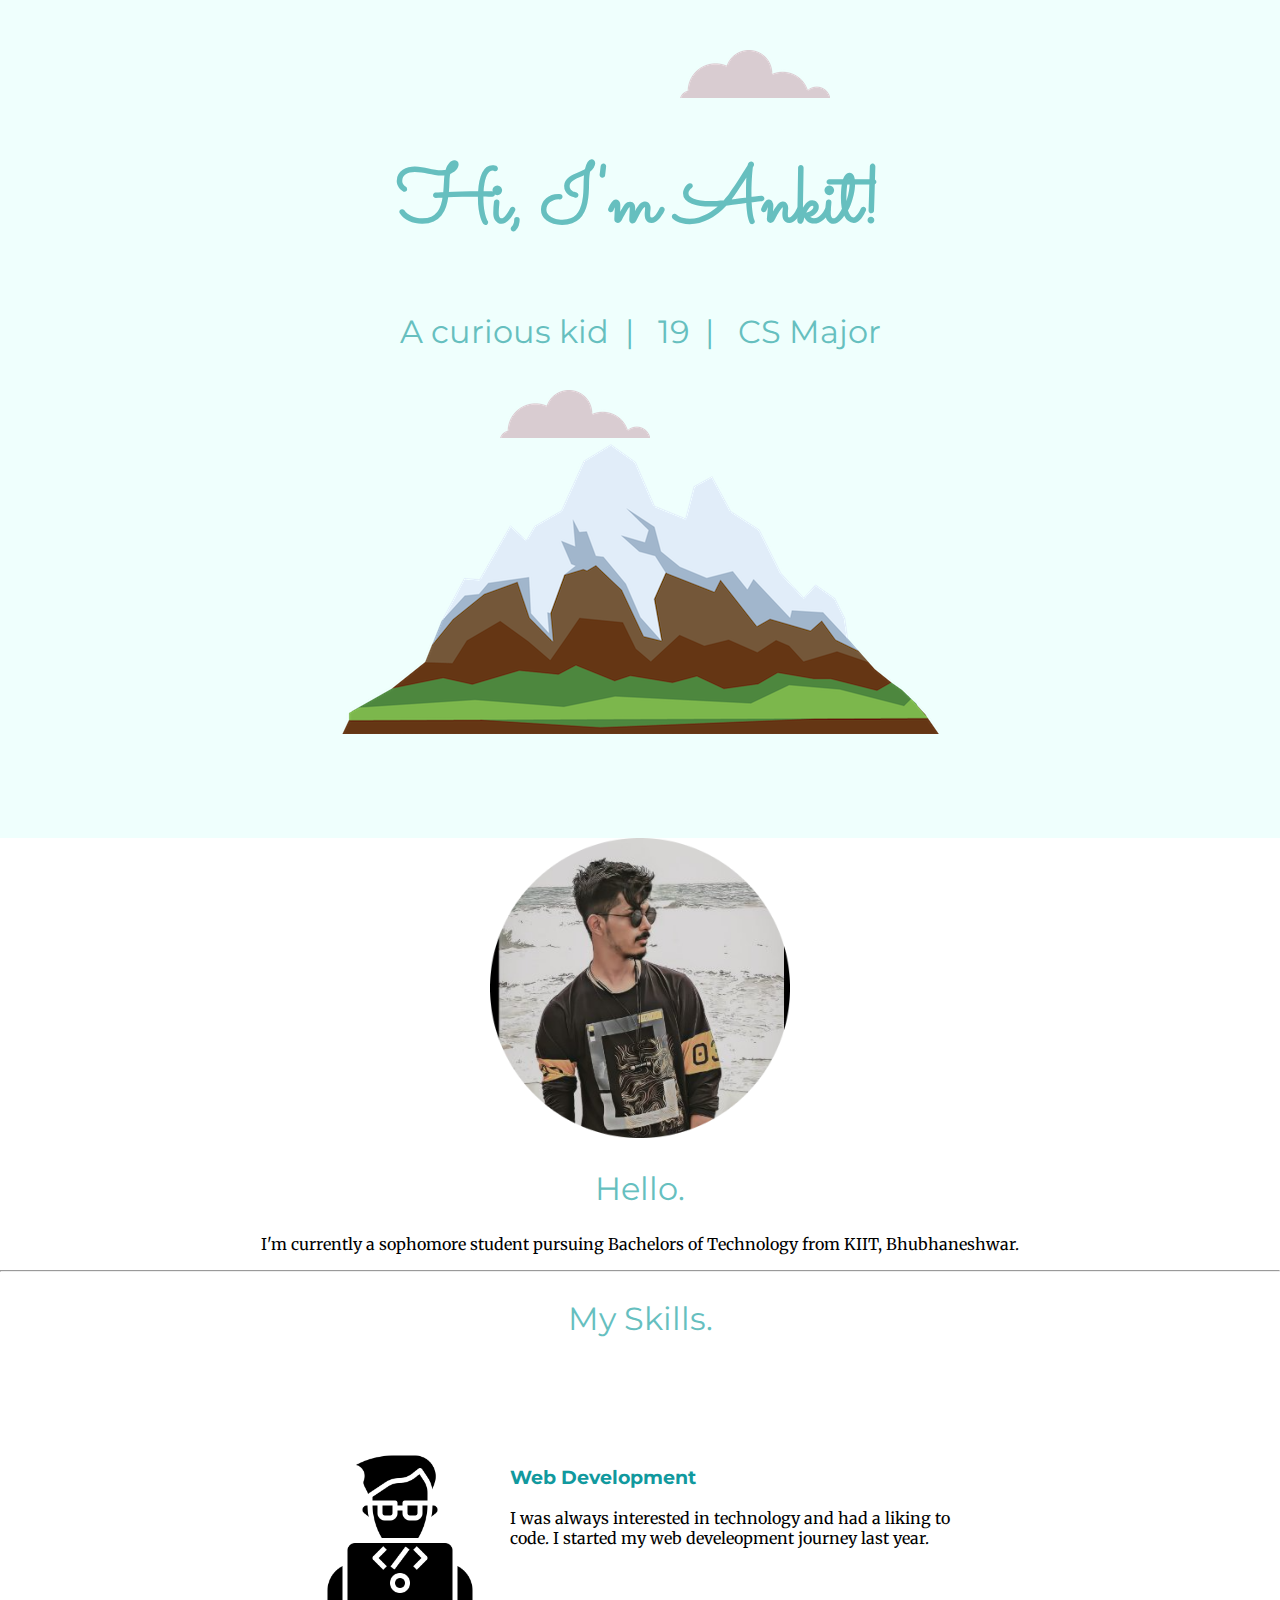
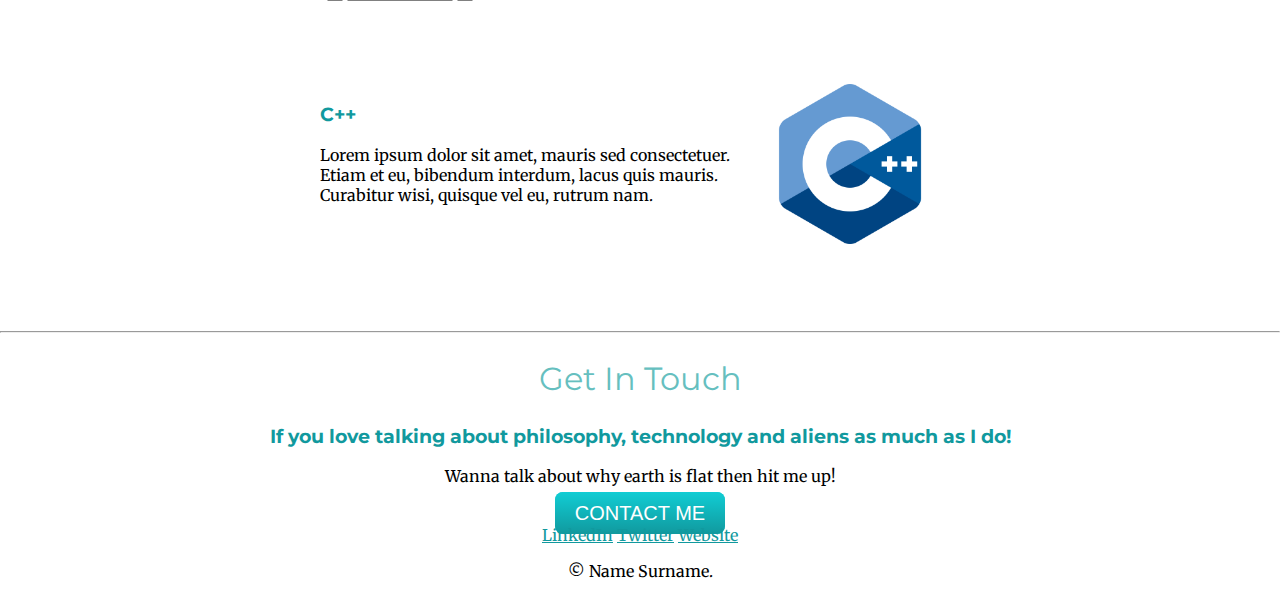
==== index.html @ 894d18f3 "[UPDATE] Styled portfolio site" ====
<!DOCTYPE html>
<html lang="en">
  <head>
    <meta charset="UTF-8" />
    <meta http-equiv="X-UA-Compatible" content="IE=edge" />
    <meta name="viewport" content="width=device-width, initial-scale=1.0" />
    <link rel="preconnect" href="https://fonts.googleapis.com" />
    <link rel="preconnect" href="https://fonts.gstatic.com" crossorigin />
    <link
      href="https://fonts.googleapis.com/css2?family=Baloo+Bhaina+2:wght@500&family=Merriweather&family=Montserrat&family=Sacramento&display=swap"
      rel="stylesheet"
    />
    <link rel="stylesheet" href="css/style.css" />
    <title>Ankit Raj</title>
  </head>
  <body>
    <div class="top-container">
      <img src="images/cloud.png" alt="cloud-image" class="top-cloud" />
      <h1>Hi, I'm Ankit!</h1>
      <h2>A curious kid &nbsp;| &nbsp; 19&nbsp;  | &nbsp; CS Major</h2>
      <img src="images/cloud.png" alt="cloud-image" class="bottom-cloud" />
      <img src="images/mountain.png" alt="mountain-image" class="mountain" />
    </div>

    <div class="middle-container">
      <div class="profile">
        <img src="images/profile.png" alt="profile" height="300px" width="300px" />
        <h2>Hello.</h2>
        <p>
          I'm currently a sophomore student pursuing Bachelors of Technology from KIIT, Bhubhaneshwar.
        </p>
      </div>
      <hr />

      <div class="skills">
        <h2>My Skills.</h2>
        <div class="skill-row">
          <img class="skill-1" src="images/webdev.png" alt="skill-1"  />
          <h3>Web Development</h3>
          <p>
            I was always interested in technology and had a liking to code. I started my web develeopment journey last year.
          </p>
        </div>
        <div class="skill-row">
          <img class="skill-2" src="images/c++.png" alt="skill-2" />
          <h3>C++</h3>
          <p class="sill-2-description">
            Lorem ipsum dolor sit amet, mauris sed consectetuer. Etiam et eu,
            bibendum interdum, lacus quis mauris. Curabitur wisi, quisque vel
            eu, rutrum nam.
          </p>
        </div>
      </div>
      <hr />
      <div class="contact-me">
        <h2>Get In Touch</h2>
        <h3>If you love talking about philosophy, technology and aliens as much as I do!</h3>
        <p>
          Wanna talk about why earth is flat then hit me up!
        </p>
        <a class="btn" href="mailto:name@email.com">CONTACT ME</a>
      </div>
    </div>

    <div class="bottom-container">
      <a class="footer-link" href="https://www.linkedin.com/">LinkedIn</a>
      <a class="footer-link" href="https://twitter.com/">Twitter</a>
      <a class="footer-link" href="https://www.appbrewery.co/">Website</a>
      <p>© Name Surname.</p>
    </div>
  </body>
</html>
---- css/style.css ----
body
{
    font-family:"Merriweather" ,sans-serif;
    text-align:center;
    margin:0;
}

.top-container{
    background-color:#EFFFFD;
    position:relative;
    padding-bottom:100px;
    padding-top: 100px;
}

h1
{
    margin:25px auto 0 auto;
    font-family: "sacramento", cursive;
    font-size:5rem;
    color:  #66BFBF;
    line-height: 2;
}
h2
{
    font-family:"montserrat", sans-serif;
    font-size: 2rem;
    color:  #66BFBF;
    font-weight:normal;
}
h3{
    font-family:"montserrat", sans-serif;
    color: #11999E;
}
a{
    color:#11999E
}


.top-cloud 
{
    position:absolute;
    right:450px;
    top:50px;
}
.bottom-cloud
{
    position:absolute;
    left:500px;
    bottom:400px;
}
.skill-row
{
    width: 50%;
    margin: 100px auto 100px auto;
    text-align:left;
    list-style: 2;
    padding: 10px;
}

.skill-1
{
    width:25%; 
    float:left;
    margin-right: 30px;
}
.skill-2
{

    width:25%; 
    float:right;
    margin-right: 30px;
}
.btn {
    background: #11cdd4;
    background-image: -webkit-linear-gradient(top, #11cdd4, #11999e);
    background-image: -moz-linear-gradient(top, #11cdd4, #11999e);
    background-image: -ms-linear-gradient(top, #11cdd4, #11999e);
    background-image: -o-linear-gradient(top, #11cdd4, #11999e);
    background-image: linear-gradient(to bottom, #11cdd4, #11999e);
    -webkit-border-radius: 8;
    -moz-border-radius: 8;
    border-radius: 8px;
    font-family: Arial;
    color: #ffffff;
    font-size: 20px;
    padding: 10px 20px 10px 20px;
    text-decoration: none;
  }
  
  .btn:hover {
    background: #30e3cb;
    background-image: -webkit-linear-gradient(top, #30e3cb, #2bc4ad);
    background-image: -moz-linear-gradient(top, #30e3cb, #2bc4ad);
    background-image: -ms-linear-gradient(top, #30e3cb, #2bc4ad);
    background-image: -o-linear-gradient(top, #30e3cb, #2bc4ad);
    background-image: linear-gradient(to bottom, #30e3cb, #2bc4ad);
    text-decoration: none;
  }
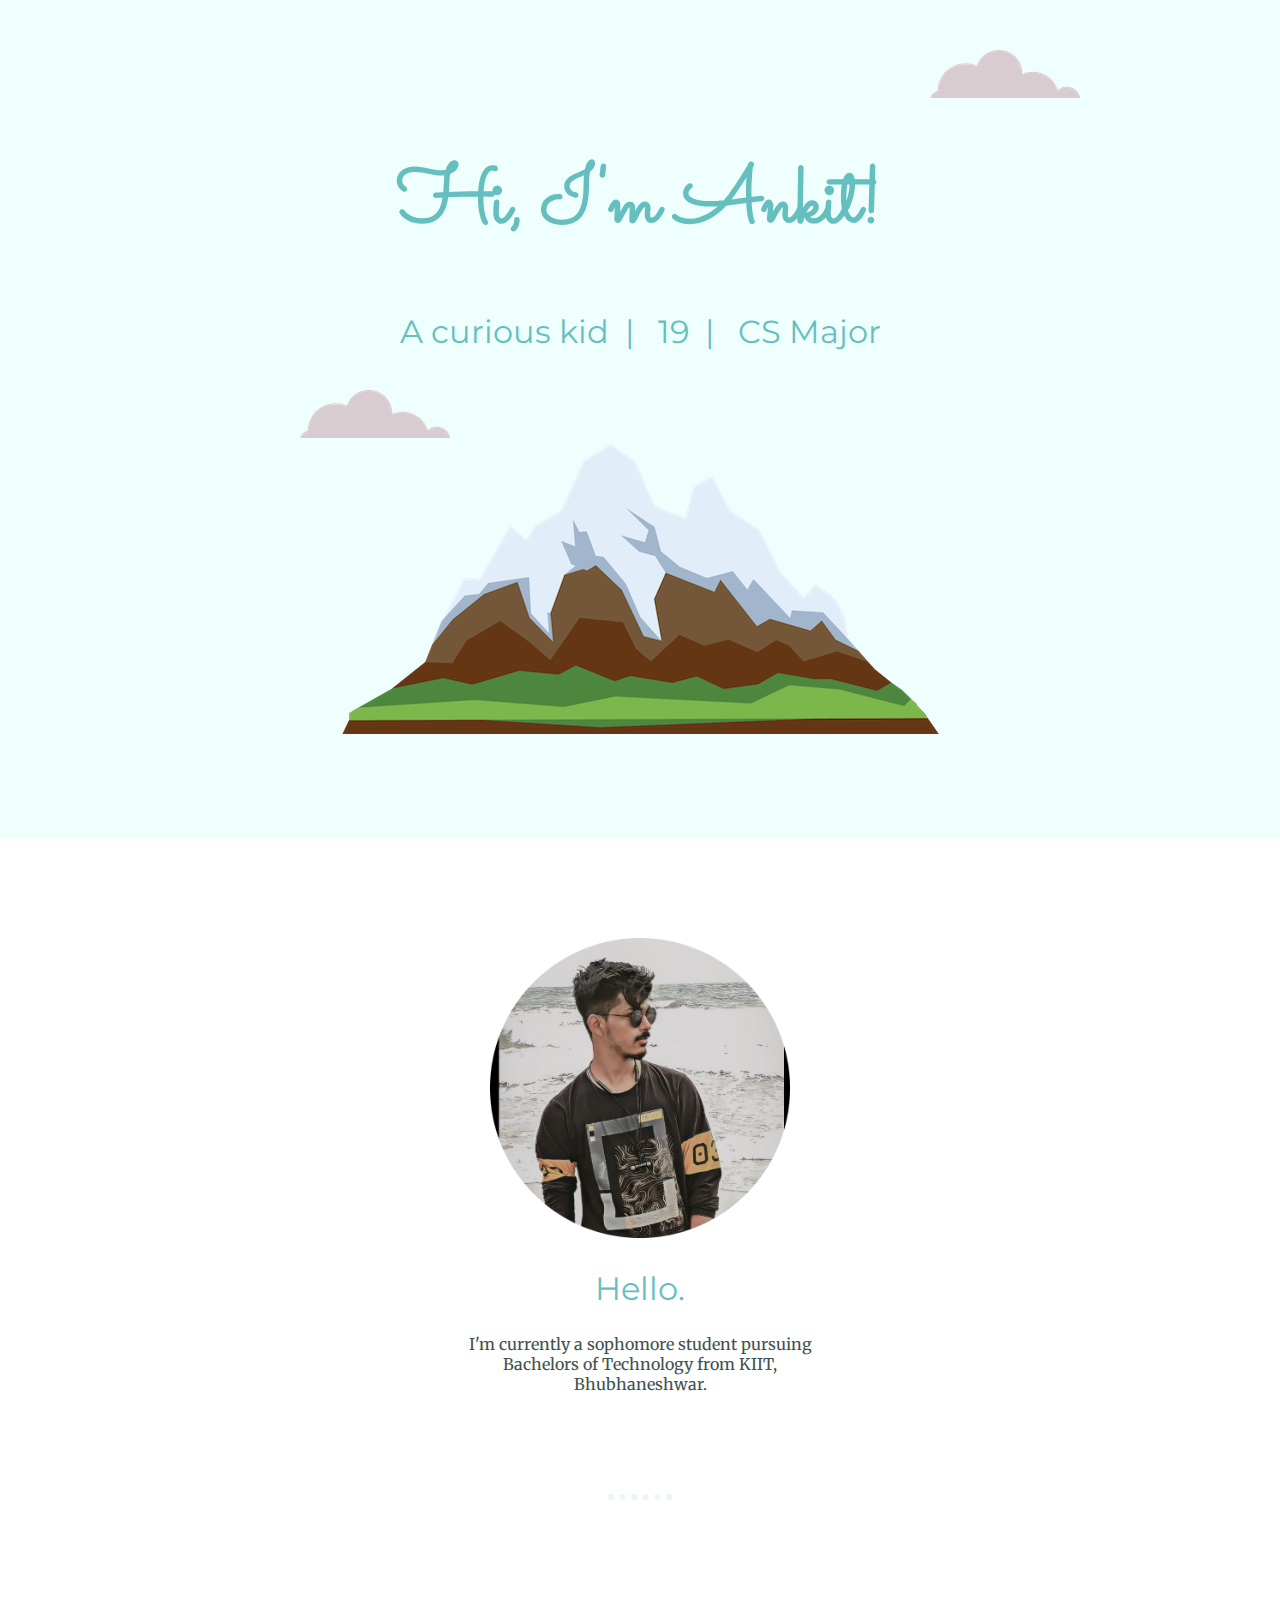
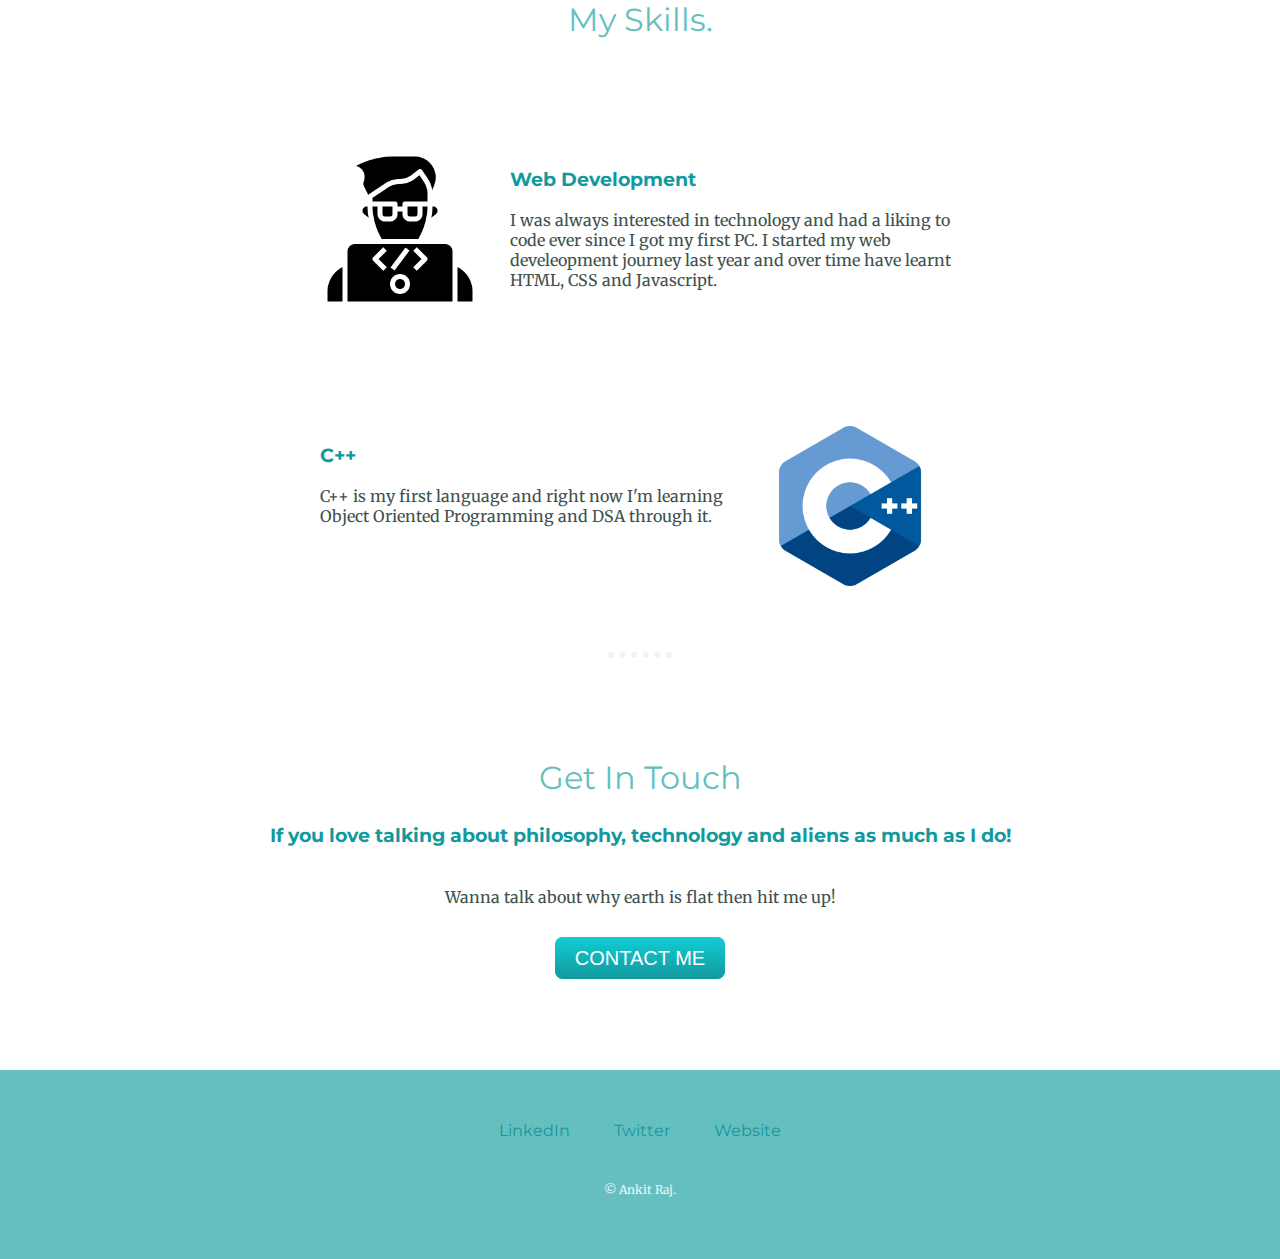
==== commit 1e8378a3: "Completed portfolio prototype" ====
--- a/index.html
+++ b/index.html
@@ -26,7 +26,7 @@
       <div class="profile">
         <img src="images/profile.png" alt="profile" height="300px" width="300px" />
         <h2>Hello.</h2>
-        <p>
+        <p class="intro">
           I'm currently a sophomore student pursuing Bachelors of Technology from KIIT, Bhubhaneshwar.
         </p>
       </div>
@@ -38,16 +38,15 @@
           <img class="skill-1" src="images/webdev.png" alt="skill-1"  />
           <h3>Web Development</h3>
           <p>
-            I was always interested in technology and had a liking to code. I started my web develeopment journey last year.
+            I was always interested in technology and had a liking to code ever since I got my first PC. 
+            I started my web develeopment journey last year and over time have learnt HTML, CSS and Javascript.
           </p>
         </div>
         <div class="skill-row">
           <img class="skill-2" src="images/c++.png" alt="skill-2" />
           <h3>C++</h3>
           <p class="sill-2-description">
-            Lorem ipsum dolor sit amet, mauris sed consectetuer. Etiam et eu,
-            bibendum interdum, lacus quis mauris. Curabitur wisi, quisque vel
-            eu, rutrum nam.
+            C++ is my first language and right now I'm learning Object Oriented Programming and DSA through it.
           </p>
         </div>
       </div>
@@ -55,7 +54,7 @@
       <div class="contact-me">
         <h2>Get In Touch</h2>
         <h3>If you love talking about philosophy, technology and aliens as much as I do!</h3>
-        <p>
+        <p  class="contact-message">
           Wanna talk about why earth is flat then hit me up!
         </p>
         <a class="btn" href="mailto:name@email.com">CONTACT ME</a>
@@ -66,7 +65,7 @@
       <a class="footer-link" href="https://www.linkedin.com/">LinkedIn</a>
       <a class="footer-link" href="https://twitter.com/">Twitter</a>
       <a class="footer-link" href="https://www.appbrewery.co/">Website</a>
-      <p>© Name Surname.</p>
+      <p class="copyright">© Ankit Raj.</p>
     </div>
   </body>
 </html>
--- a/css/style.css
+++ b/css/style.css
@@ -3,6 +3,7 @@
     font-family:"Merriweather" ,sans-serif;
     text-align:center;
     margin:0;
+    color:#40514E;
 }
 
 .top-container{
@@ -32,28 +33,50 @@
     color: #11999E;
 }
 a{
-    color:#11999E
+    color:#11999E;
+    font-family:"montserrat", sans-serif;
+    margin: 10px 20px 10px 20px;
+    text-decoration: none;
 }
-
-
+a:hover{
+    color:#eaf6f6
+}
+p{
+    list-style: 2;
+}
+hr{
+    border:dotted #EAF6F6 6px;
+    border-bottom:none;
+    width:4%;
+    margin:100px auto 100px auto;
+}
 .top-cloud 
 {
     position:absolute;
-    right:450px;
+    right:200px;
     top:50px;
 }
 .bottom-cloud
 {
     position:absolute;
-    left:500px;
+    left:300px;
     bottom:400px;
+}
+.middle-container
+{
+    margin: 100px 0;
+}
+.intro
+{
+    width:30%;
+    margin:0 auto 0 auto;
 }
 .skill-row
 {
     width: 50%;
     margin: 100px auto 100px auto;
     text-align:left;
-    list-style: 2;
+    
     padding: 10px;
 }
 
@@ -85,6 +108,8 @@
     font-size: 20px;
     padding: 10px 20px 10px 20px;
     text-decoration: none;
+    margin-bottom: 100px;
+    position: relative;
   }
   
   .btn:hover {
@@ -95,4 +120,22 @@
     background-image: -o-linear-gradient(top, #30e3cb, #2bc4ad);
     background-image: linear-gradient(to bottom, #30e3cb, #2bc4ad);
     text-decoration: none;
+  }
+  
+  .bottom-container
+  {
+      background-color: #66bfbf;
+      margin: auto;
+      padding:50px 0 20px;
+      
+  }
+  .contact-message {
+      width:40%;
+      margin:40px auto 40px;
+  }
+  .copyright
+  {
+      color:#eaf6f6;
+      font-size: 0.75rem;
+      padding: 30px;
   }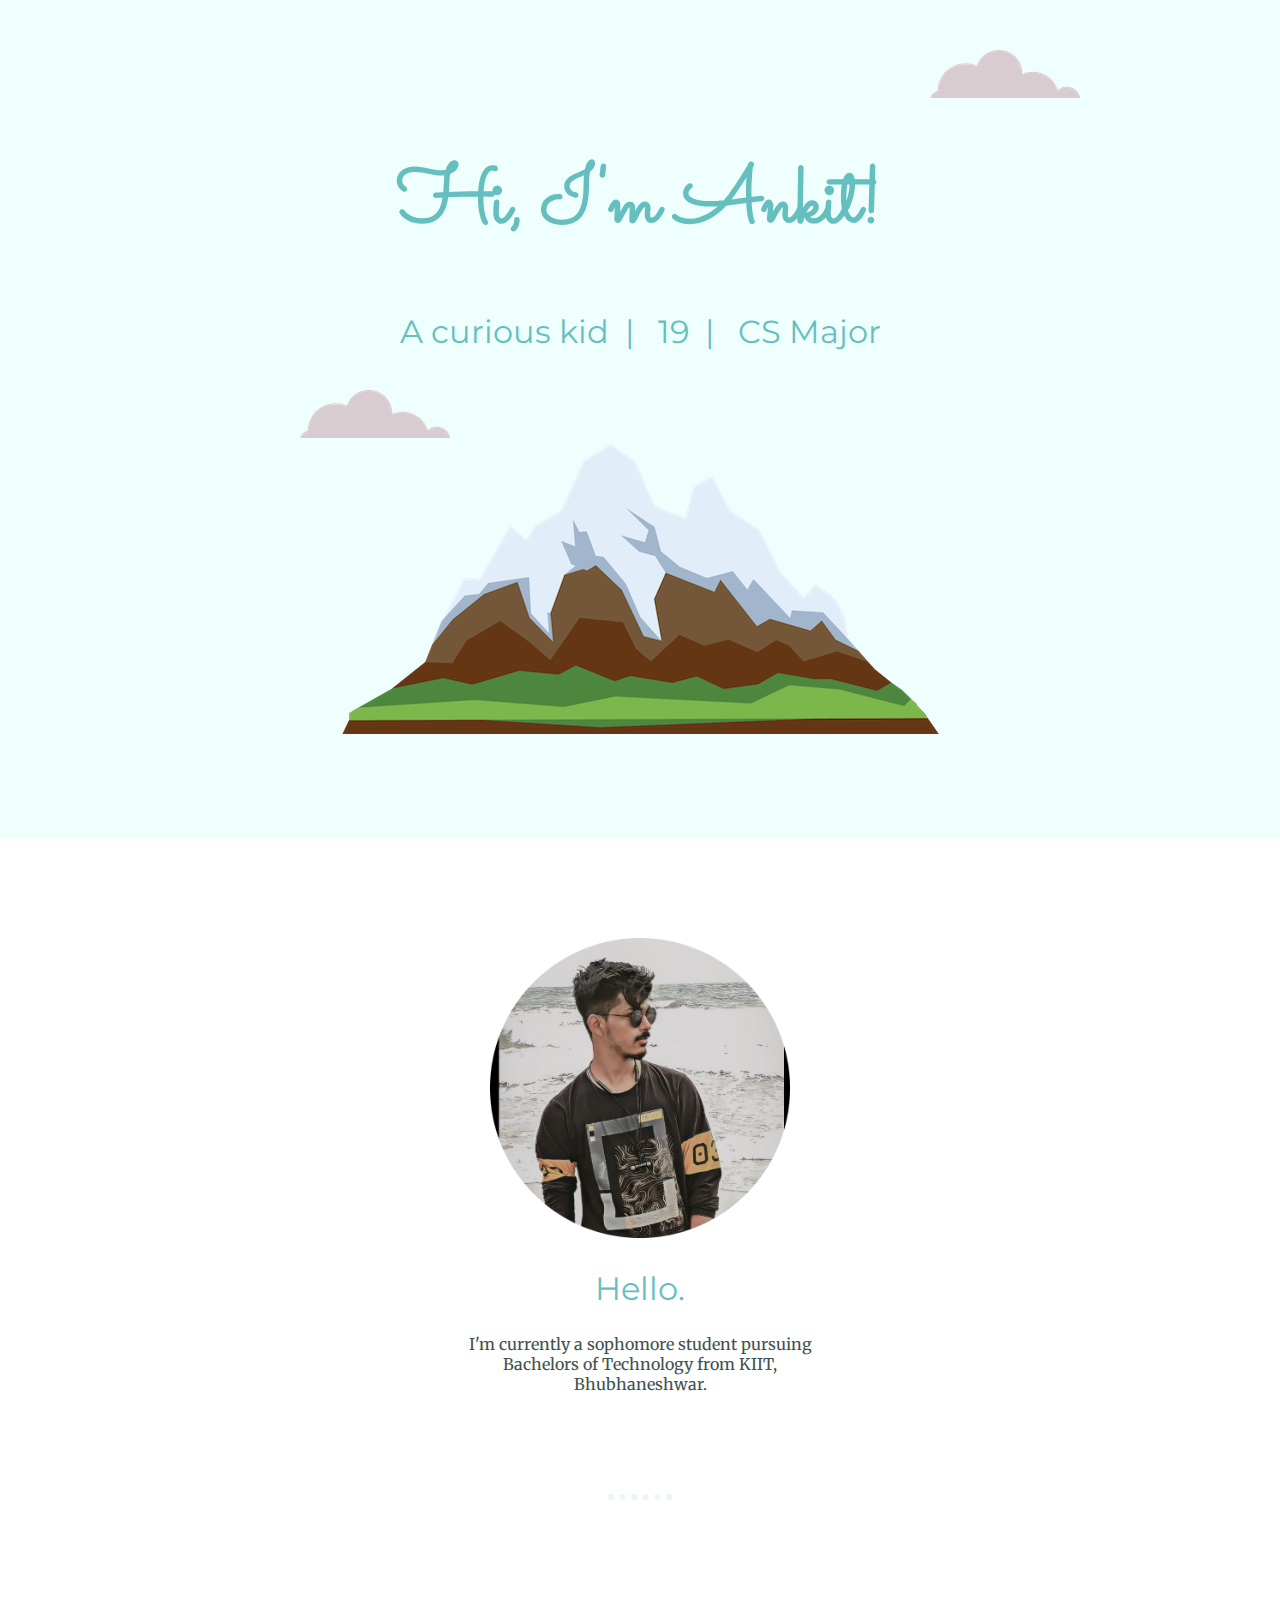
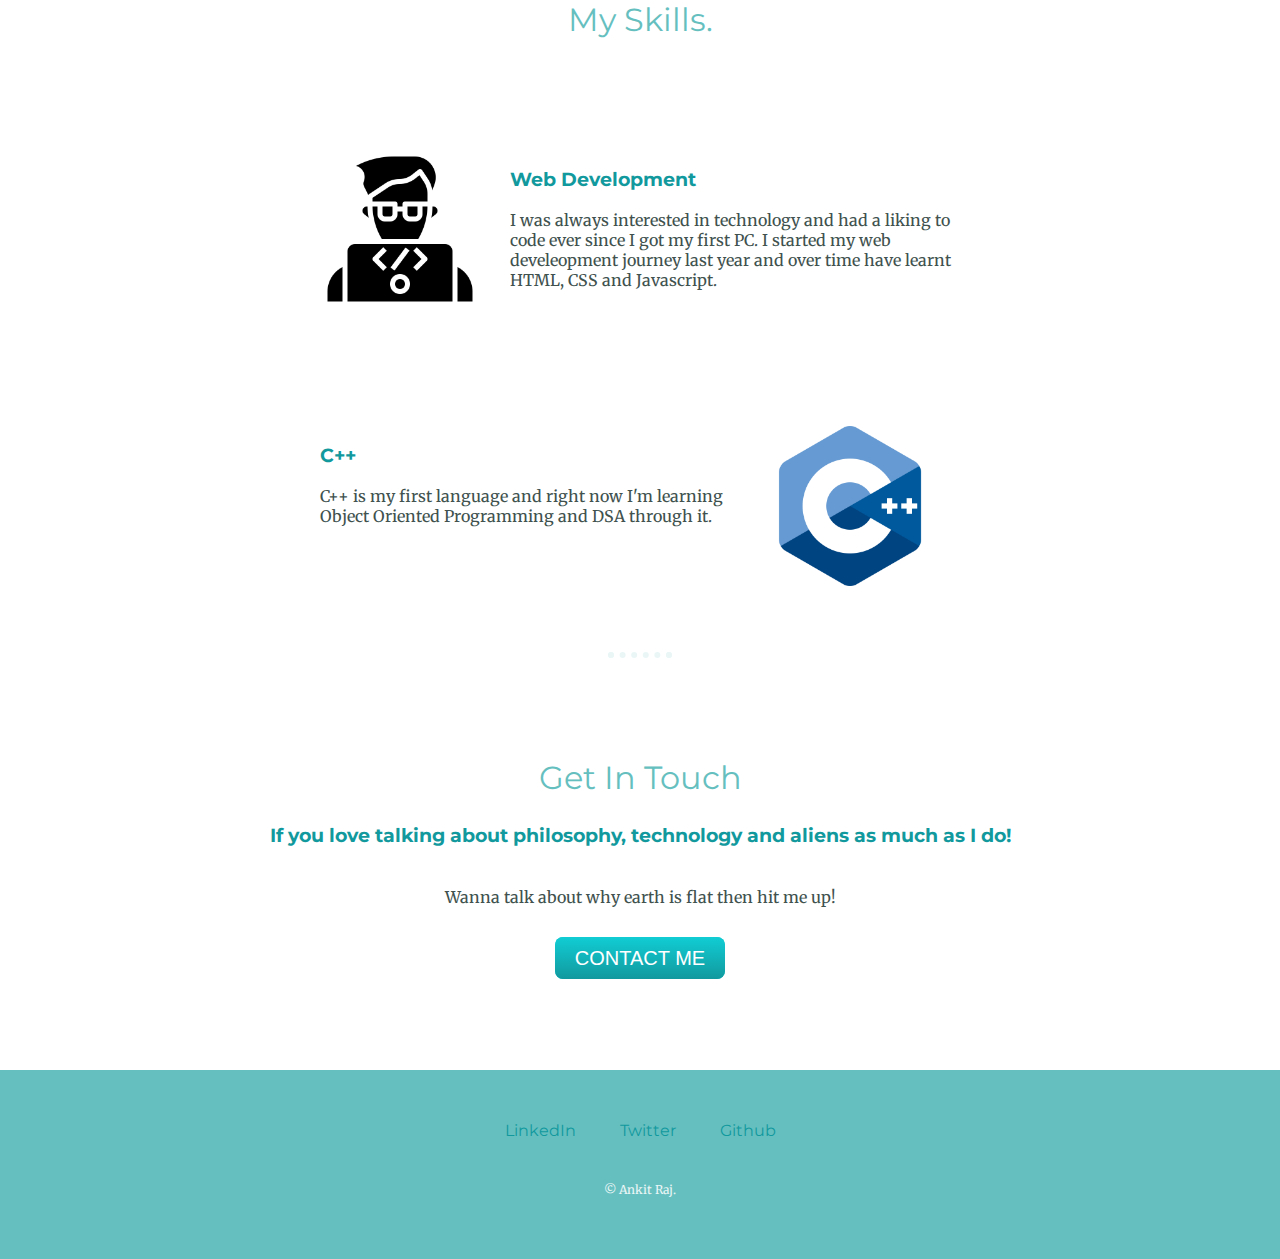
==== commit 30c9f255: "updated socials" ====
--- a/index.html
+++ b/index.html
@@ -57,14 +57,14 @@
         <p  class="contact-message">
           Wanna talk about why earth is flat then hit me up!
         </p>
-        <a class="btn" href="mailto:name@email.com">CONTACT ME</a>
+        <a class="btn" href="ankitrajk27@gmail.com">CONTACT ME</a>
       </div>
     </div>
 
     <div class="bottom-container">
-      <a class="footer-link" href="https://www.linkedin.com/">LinkedIn</a>
-      <a class="footer-link" href="https://twitter.com/">Twitter</a>
-      <a class="footer-link" href="https://www.appbrewery.co/">Website</a>
+      <a class="footer-link" href="https://www.linkedin.com/in/ankit-raj-kushwaha-840b931aa/">LinkedIn</a>
+      <a class="footer-link" href="https://twitter.com/switchengeek">Twitter</a>
+      <a class="footer-link" href="https://github.com/Ankit-Raj27">Github</a>
       <p class="copyright">© Ankit Raj.</p>
     </div>
   </body>
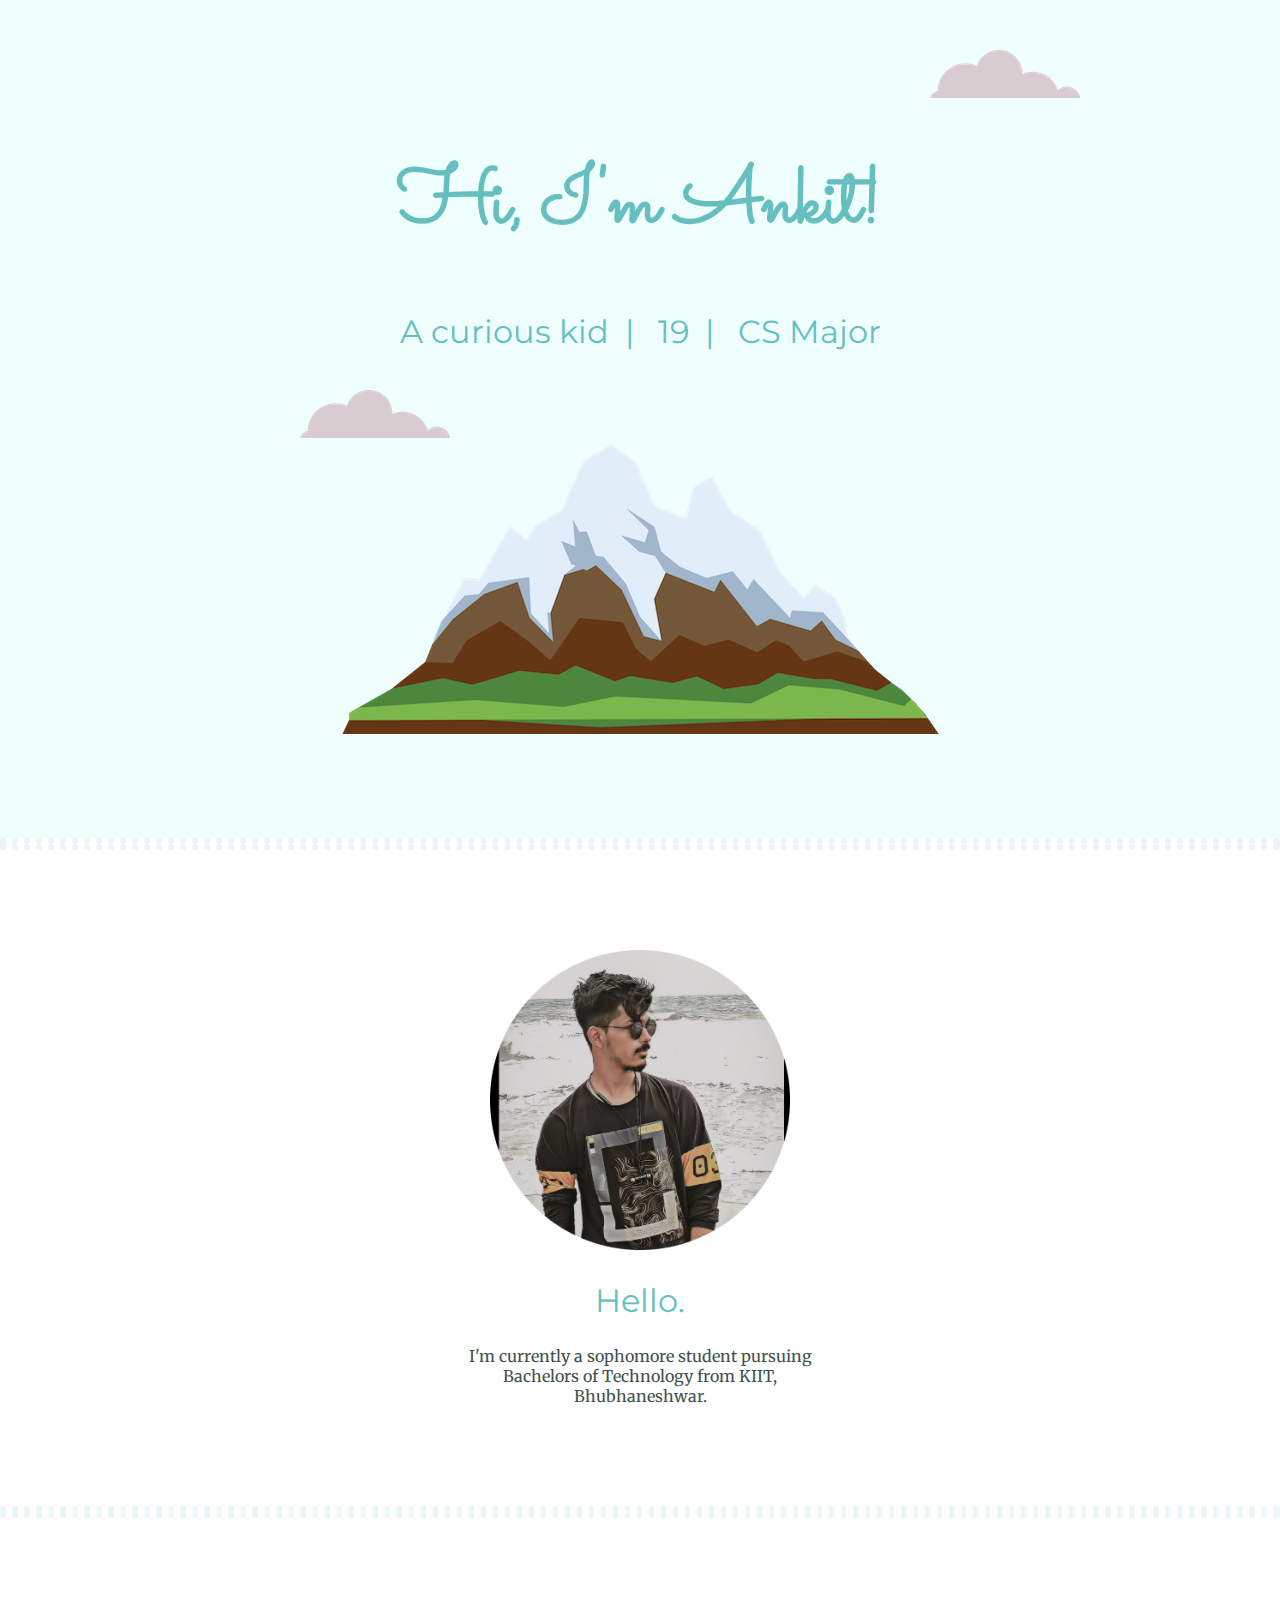
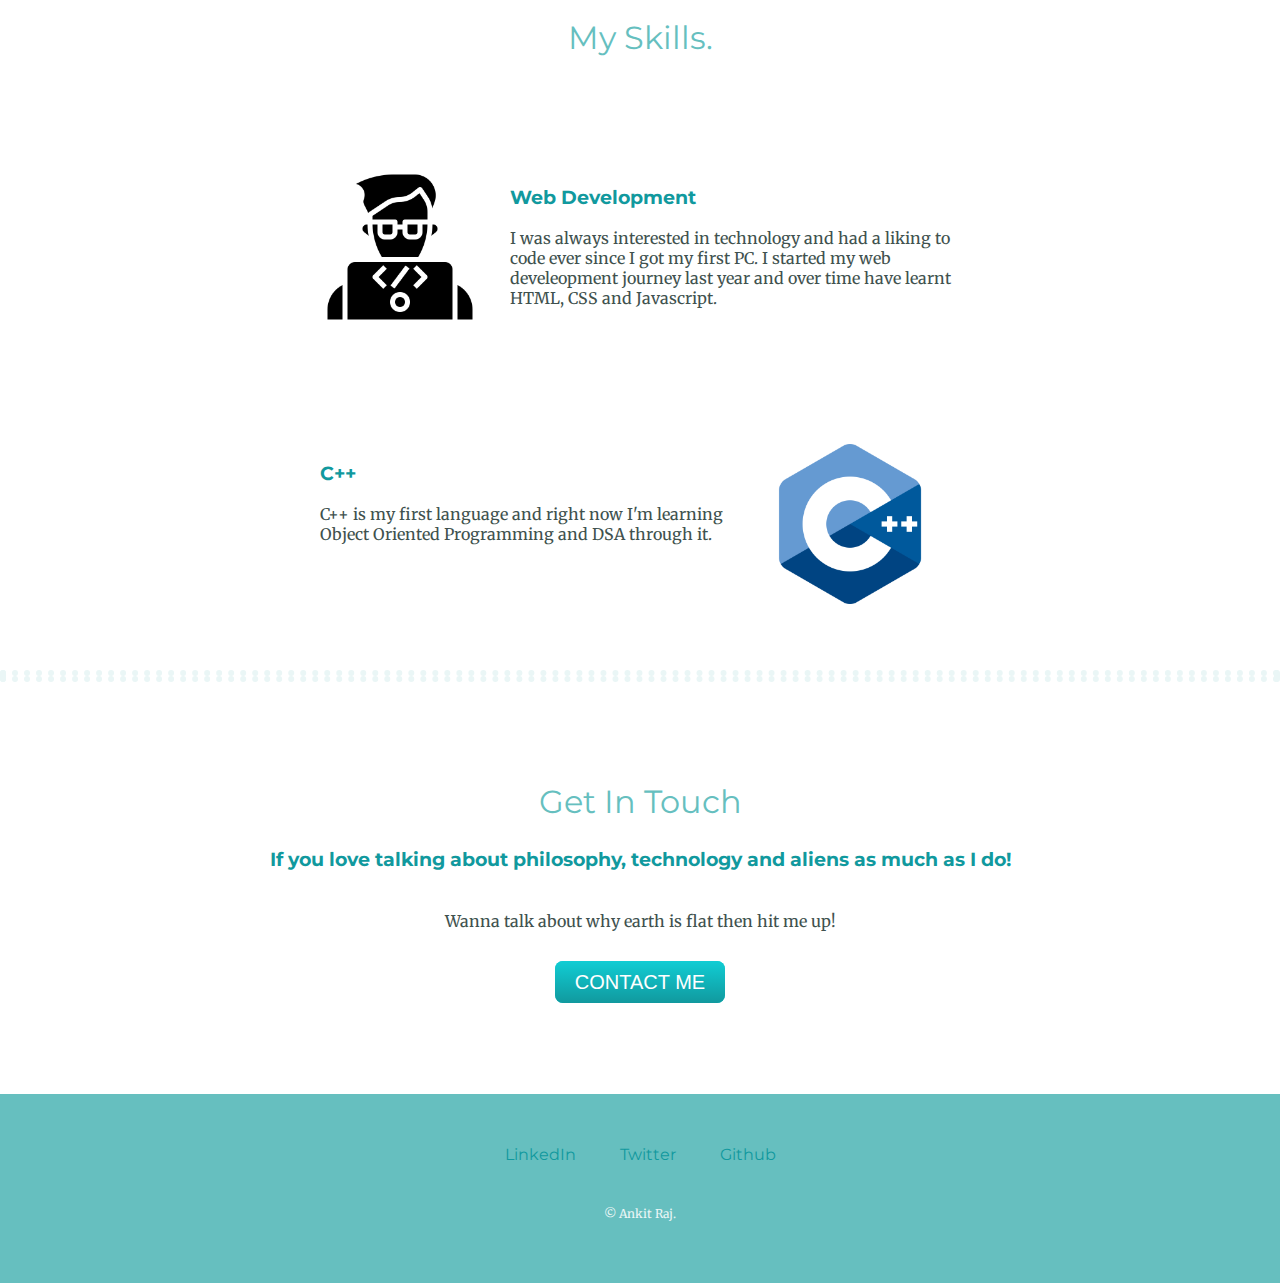
==== commit e4513115: "customized" ====
--- a/index.html
+++ b/index.html
@@ -21,7 +21,7 @@
       <img src="images/cloud.png" alt="cloud-image" class="bottom-cloud" />
       <img src="images/mountain.png" alt="mountain-image" class="mountain" />
     </div>
-
+    <hr class="top-hr">
     <div class="middle-container">
       <div class="profile">
         <img src="images/profile.png" alt="profile" height="300px" width="300px" />
@@ -57,7 +57,7 @@
         <p  class="contact-message">
           Wanna talk about why earth is flat then hit me up!
         </p>
-        <a class="btn" href="ankitrajk27@gmail.com">CONTACT ME</a>
+        <a class="btn" href="mailto:ankitrajk27@gmail.com">CONTACT ME</a>
       </div>
     </div>
 
--- a/css/style.css
+++ b/css/style.css
@@ -46,9 +46,12 @@
 }
 hr{
     border:dotted #EAF6F6 6px;
-    border-bottom:none;
-    width:4%;
     margin:100px auto 100px auto;
+}
+.top-hr
+{
+    margin:0;
+    padding:0;
 }
 .top-cloud 
 {
@@ -138,4 +141,5 @@
       color:#eaf6f6;
       font-size: 0.75rem;
       padding: 30px;
-  }+  }
+
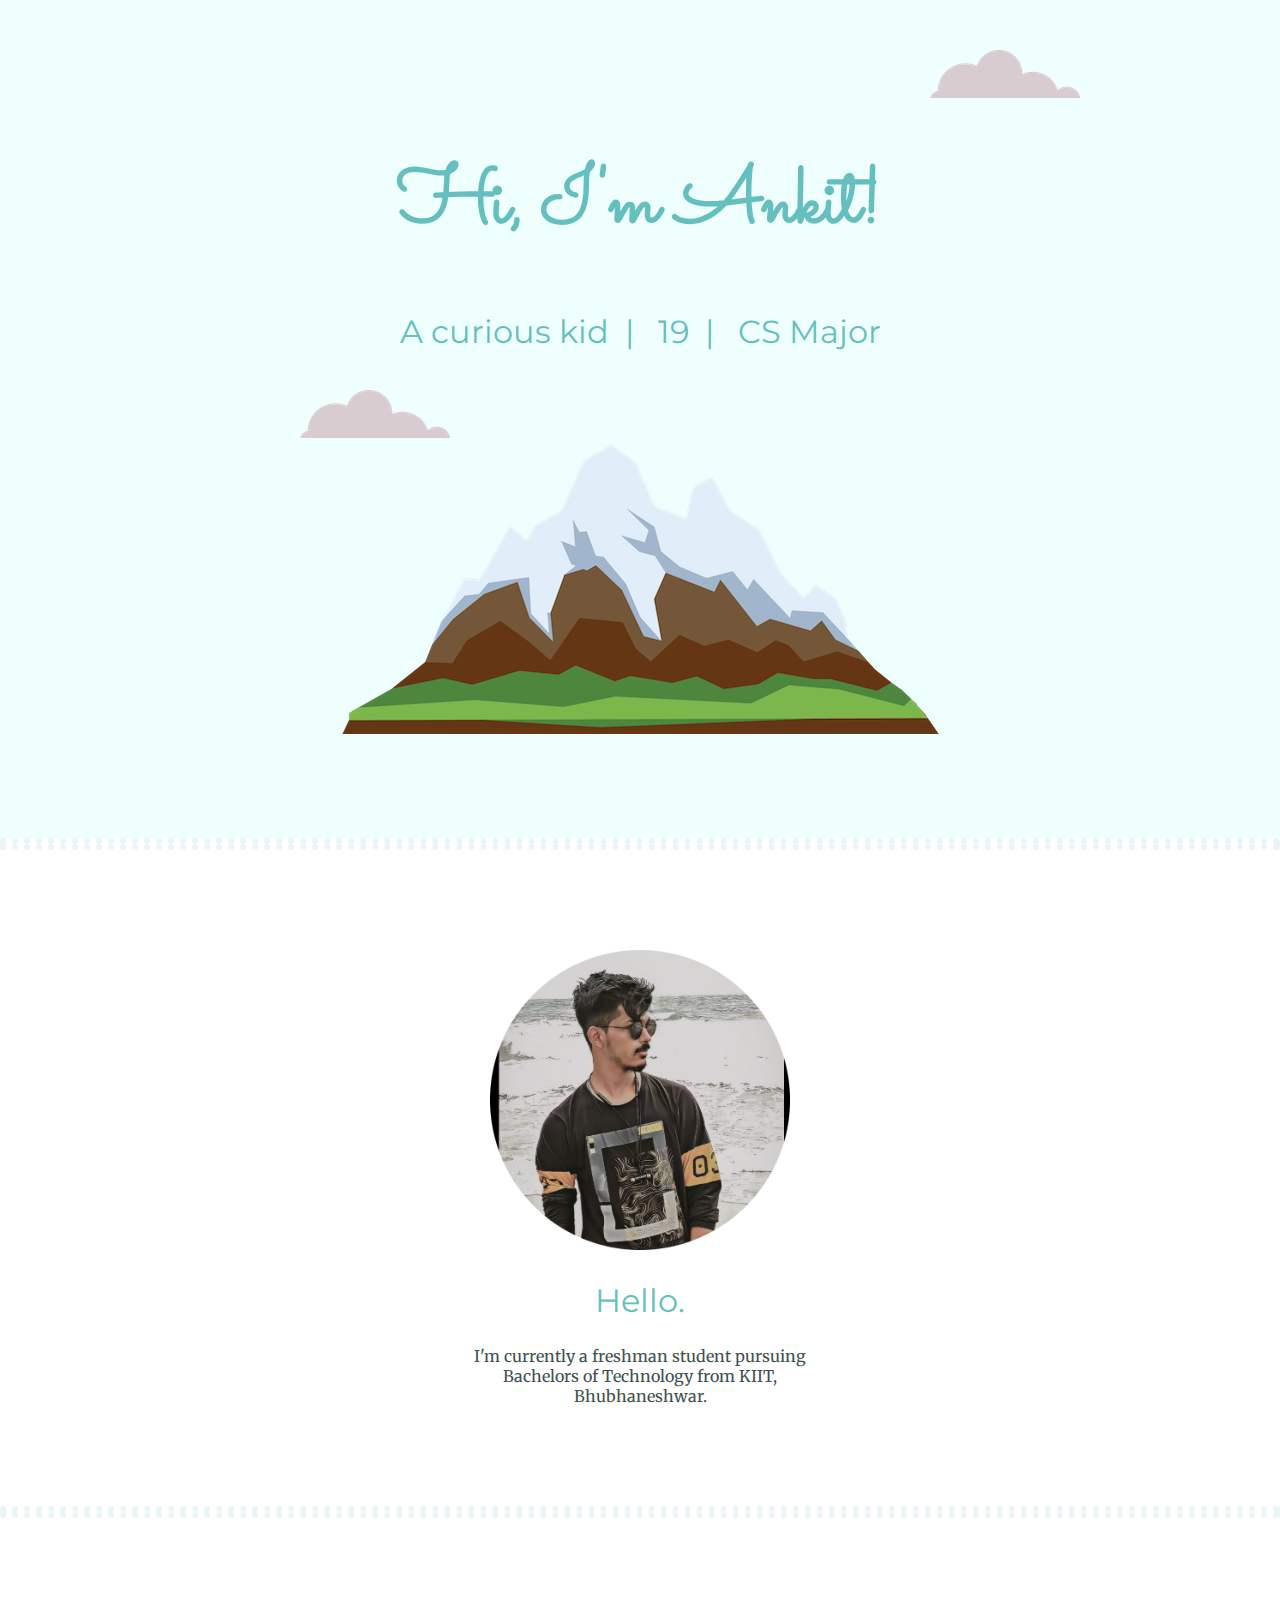
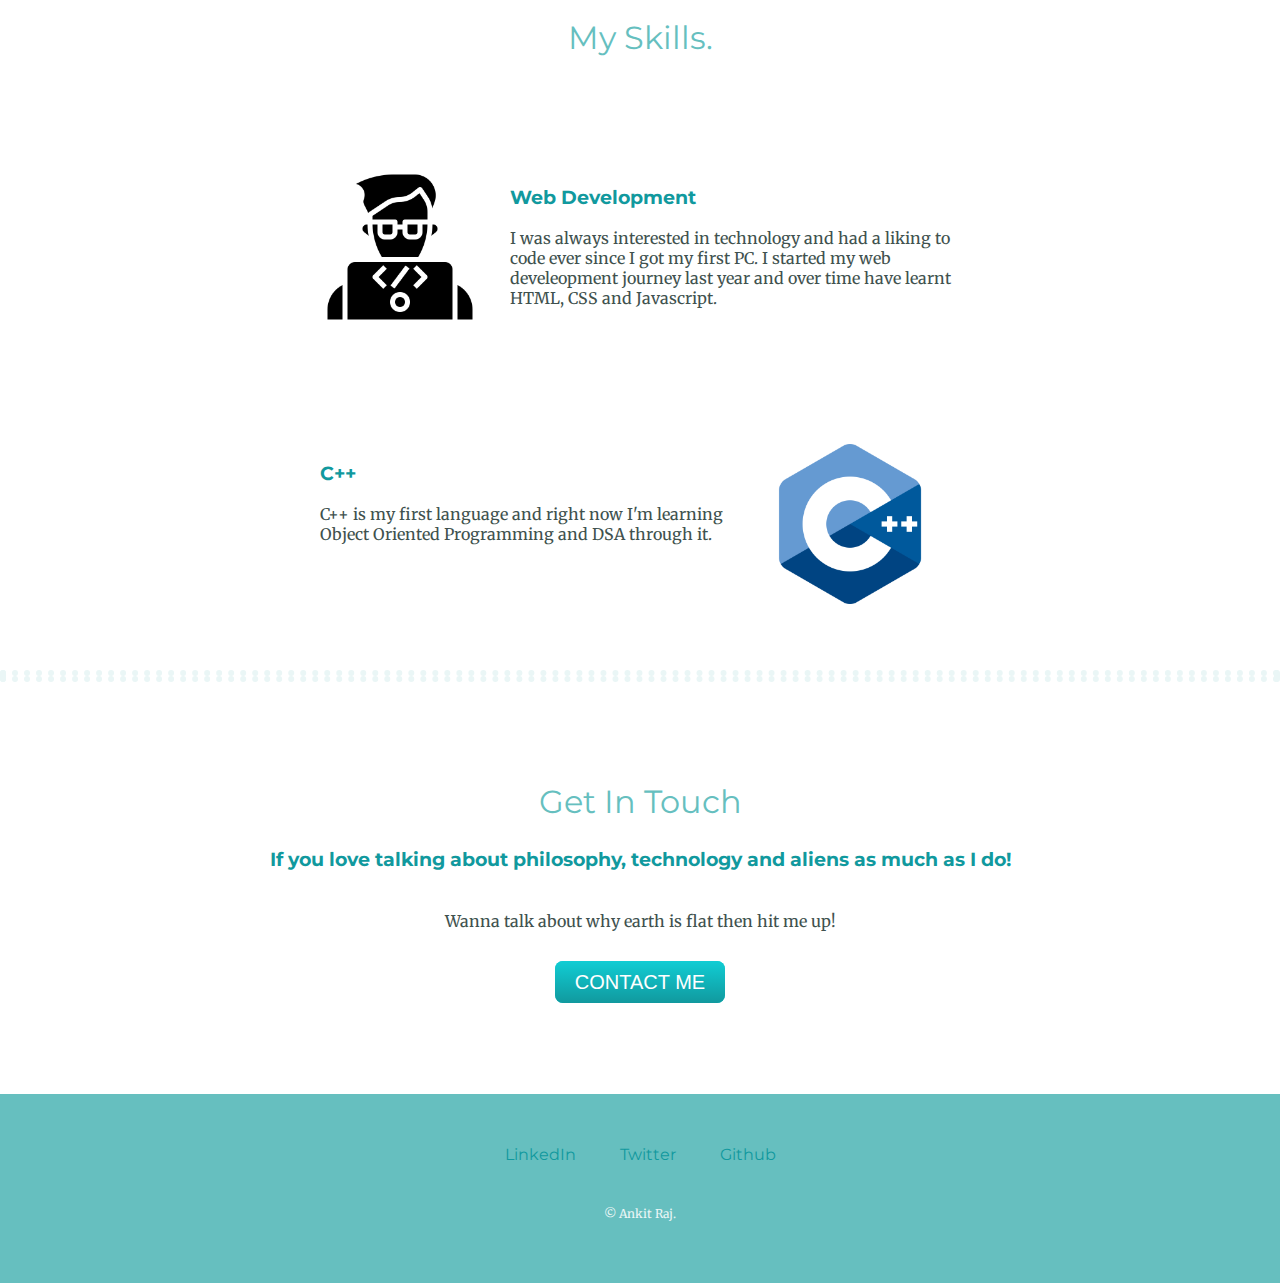
==== commit b532cd88: "correction" ====
--- a/index.html
+++ b/index.html
@@ -27,7 +27,7 @@
         <img src="images/profile.png" alt="profile" height="300px" width="300px" />
         <h2>Hello.</h2>
         <p class="intro">
-          I'm currently a sophomore student pursuing Bachelors of Technology from KIIT, Bhubhaneshwar.
+          I'm currently a freshman student pursuing Bachelors of Technology from KIIT, Bhubhaneshwar.
         </p>
       </div>
       <hr />
--- a/css/style.css
+++ b/css/style.css
@@ -67,6 +67,7 @@
 }
 .middle-container
 {
+
     margin: 100px 0;
 }
 .intro
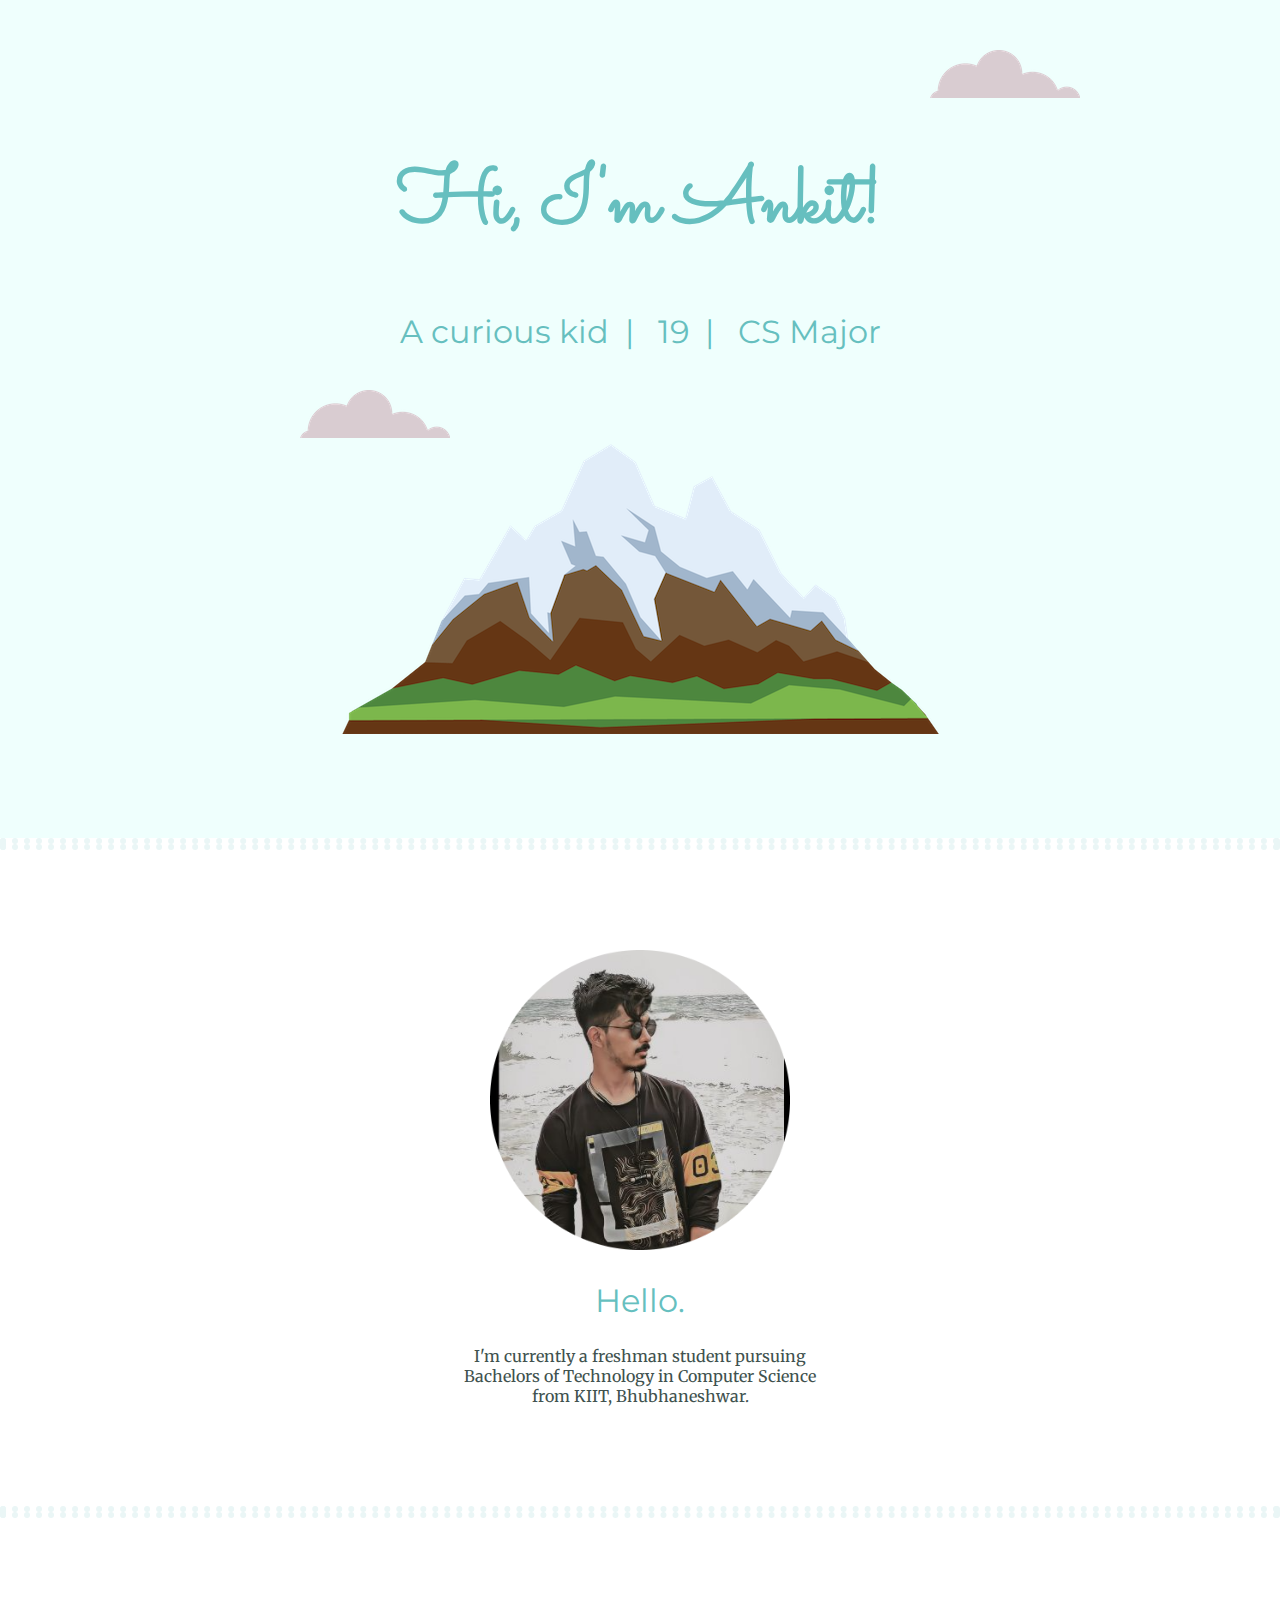
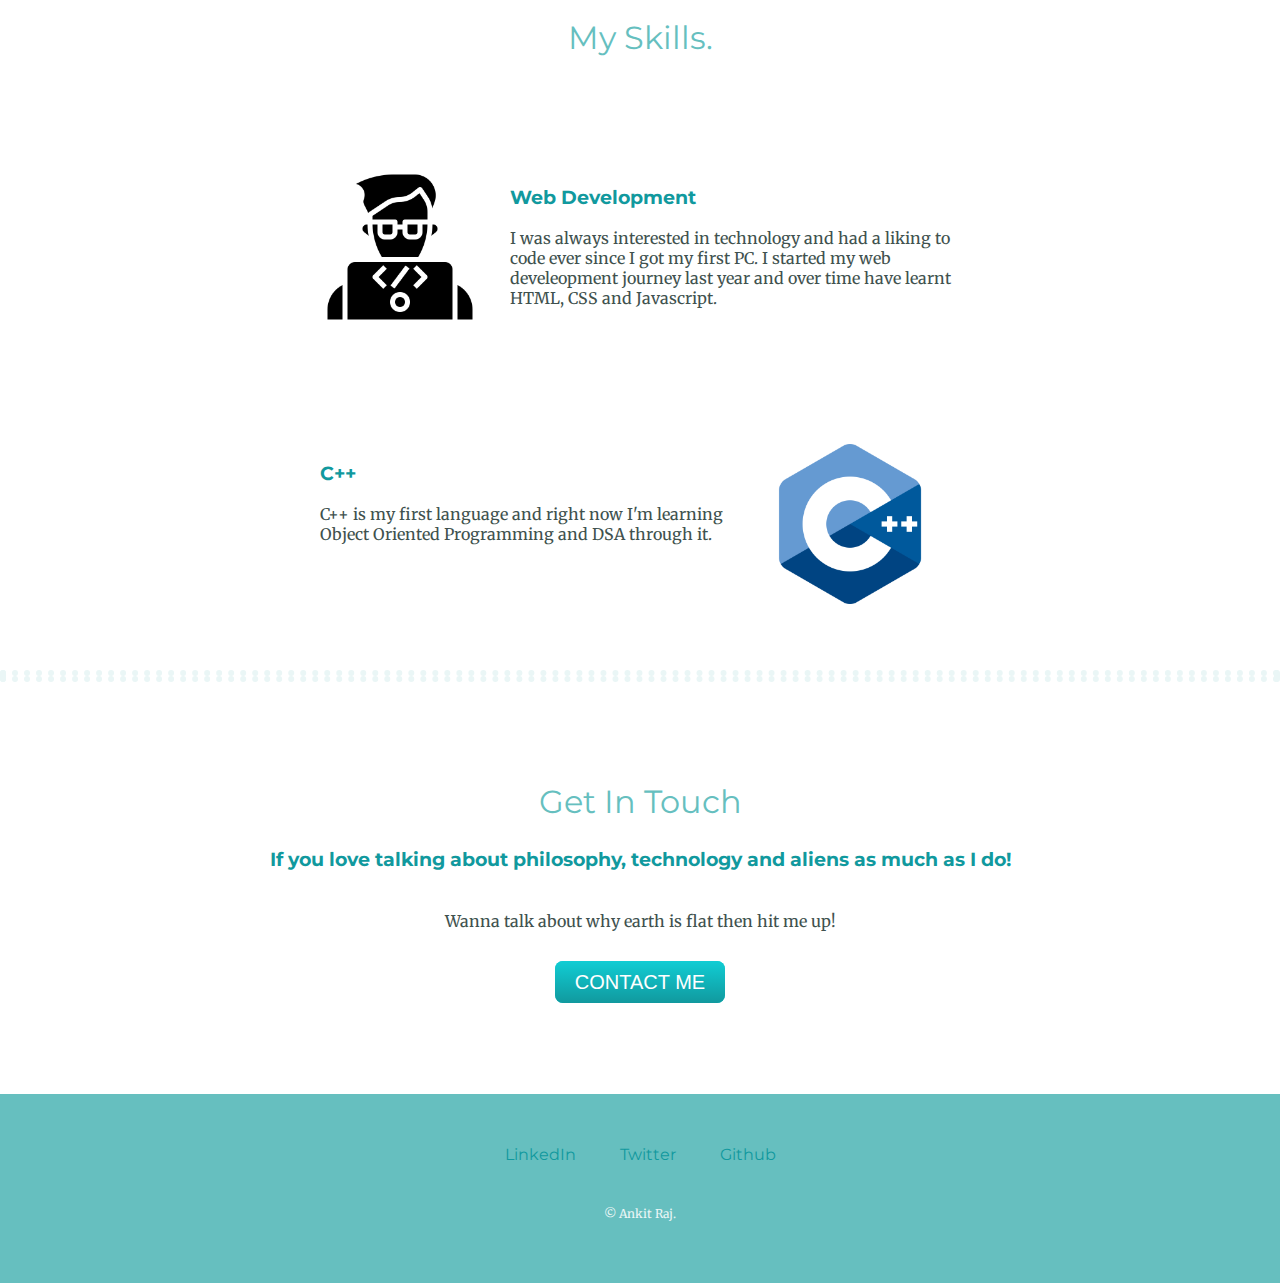
==== commit 7052da3e: "spelling correction" ====
--- a/index.html
+++ b/index.html
@@ -27,7 +27,7 @@
         <img src="images/profile.png" alt="profile" height="300px" width="300px" />
         <h2>Hello.</h2>
         <p class="intro">
-          I'm currently a freshman student pursuing Bachelors of Technology from KIIT, Bhubhaneshwar.
+          I'm currently a freshman student pursuing Bachelors of Technology in Computer Science from KIIT, Bhubhaneshwar.
         </p>
       </div>
       <hr />
